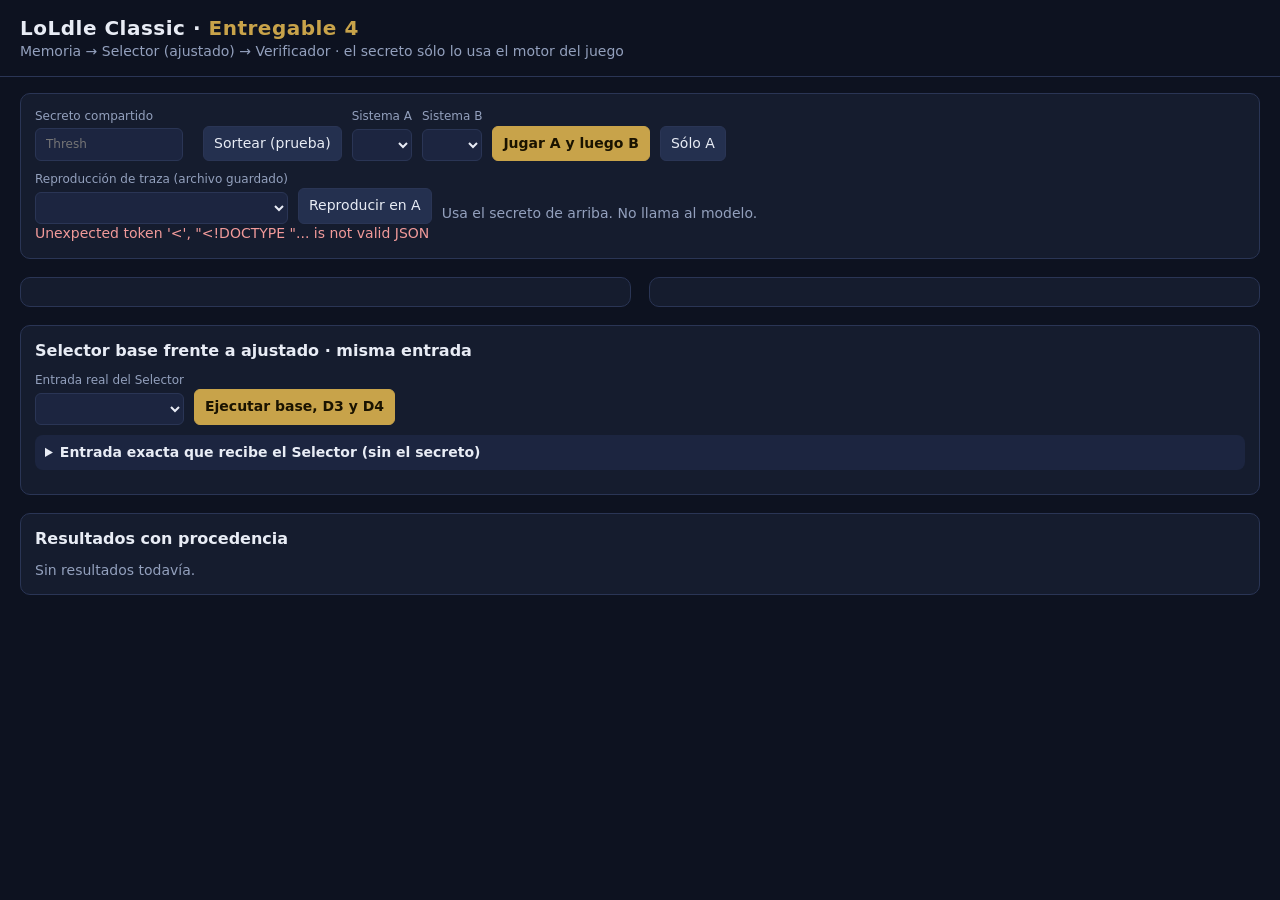
==== agents_d4/index.html @ 6d366dfc "Add Entregable 4: Selector fine-tune, evaluation and demo - agents_d4/: per-adapter routing, Selecto" ====
<!doctype html>
<html lang="es">
<head>
<meta charset="utf-8">
<meta name="viewport" content="width=device-width, initial-scale=1">
<title>LoLdle D4 · Selector ajustado</title>
<style>
:root{--bg:#0d1220;--panel:#151c2e;--panel2:#1c2540;--line:#2a3555;--text:#e8ecf5;--muted:#93a0bd;--green:#1f9d55;--partial:#d68a00;--wrong:#b83232;--accent:#c8a34a;--agent:#3b82f6}
*{box-sizing:border-box}body{margin:0;background:var(--bg);color:var(--text);font:14px/1.4 system-ui,-apple-system,Segoe UI,Roboto,sans-serif}
header{padding:14px 20px;border-bottom:1px solid var(--line);display:flex;flex-wrap:wrap;gap:12px;align-items:baseline;justify-content:space-between}
h1{margin:0;font-size:20px;letter-spacing:.5px}h1 b{color:var(--accent)}h2{font-size:16px;margin:0 0 10px}
.muted{color:var(--muted)}main{padding:16px 20px;display:grid;gap:18px;max-width:1500px;margin:auto}
section{background:var(--panel);border:1px solid var(--line);border-radius:10px;padding:14px}
.controls{display:flex;flex-wrap:wrap;gap:10px;align-items:end}.controls label{display:grid;gap:4px;font-size:12px;color:var(--muted)}
input,select,button{font:inherit;color:var(--text);background:var(--panel2);border:1px solid var(--line);border-radius:6px;padding:7px 10px}
button{cursor:pointer;background:#24304f}button.primary{background:var(--accent);color:#1a1300;border-color:var(--accent);font-weight:600}button:disabled{opacity:.45;cursor:default}
.badge{display:inline-block;padding:2px 8px;border-radius:99px;font-size:11px;font-weight:600;letter-spacing:.3px}
.live{background:#123d27;color:#7ee2a8}.replay{background:#3d3212;color:#f0c96a}.na{background:#3d1717;color:#f19a9a}
.boards{display:grid;grid-template-columns:repeat(auto-fit,minmax(560px,1fr));gap:18px}
.boardhead{display:flex;justify-content:space-between;gap:8px;align-items:center;margin-bottom:8px}
.stats{display:grid;grid-template-columns:repeat(5,1fr);gap:6px;margin-bottom:10px}.stat{background:var(--panel2);border-radius:6px;padding:6px 8px}.stat b{display:block;font-size:16px}.stat span{font-size:11px;color:var(--muted)}
.board{width:100%;border-collapse:separate;border-spacing:4px;table-layout:fixed}.board th{font-size:11px;color:var(--muted);font-weight:600;padding:0 2px;border-bottom:2px solid var(--line)}
.board td{height:58px;border-radius:4px;text-align:center;font-size:11px;font-weight:600;padding:3px;border:1px solid rgba(0,0,0,.35);word-break:break-word;animation:flip .45s ease both}
.board td.name{background:#26304d;font-size:12px}.g{background:var(--green)}.y{background:var(--partial)}.r{background:var(--wrong)}
.arrow{font-size:20px;line-height:1;display:block}
@keyframes flip{from{transform:rotateX(90deg);opacity:0}to{transform:none;opacity:1}}
details{margin-top:10px;background:var(--panel2);border-radius:8px;padding:8px 10px}summary{cursor:pointer;font-weight:600}
.graph{display:flex;flex-wrap:wrap;gap:6px;align-items:center;margin:8px 0}.node{padding:4px 10px;border-radius:99px;border:1px solid var(--line);font-size:12px}.node.on{background:var(--agent);border-color:var(--agent);color:#fff;box-shadow:0 0 10px var(--agent)}
.log{max-height:300px;overflow:auto;font:12px/1.35 ui-monospace,SFMono-Regular,Menlo,monospace;display:grid;gap:4px}
.msg{padding:4px 6px;border-left:3px solid var(--line);background:rgba(255,255,255,.02);white-space:pre-wrap;word-break:break-word}
.msg.memory{border-color:#a78bfa}.msg.selector{border-color:#38bdf8}.msg.verifier{border-color:#f59e0b}.msg.game{border-color:#22c55e}.msg.err{border-color:#ef4444}
.sel{display:grid;grid-template-columns:repeat(auto-fit,minmax(300px,1fr));gap:12px;margin-top:10px}.selcol{background:var(--panel2);border-radius:8px;padding:8px}
.vrow{display:flex;justify-content:space-between;gap:6px;font:12px ui-monospace,Menlo,monospace;padding:2px 4px;border-radius:3px}.vrow.bad{background:rgba(184,50,50,.35)}.vrow.tgt{outline:1px solid var(--accent)}
table.res{width:100%;border-collapse:collapse;font-size:13px}table.res th,table.res td{padding:5px 8px;border-bottom:1px solid var(--line);text-align:left}table.res td.n{text-align:right;font-variant-numeric:tabular-nums}
pre.input{max-height:180px;overflow:auto;background:#0a0f1c;padding:8px;border-radius:6px;font-size:11px;white-space:pre-wrap}
.err{color:#f19a9a}
@media (max-width:640px){main{padding:10px}.boards{grid-template-columns:1fr}.stats{grid-template-columns:repeat(3,1fr)}.board td{height:44px;font-size:9px}}
</style>
</head>
<body>
<header>
  <div><h1>LoLdle Classic · <b>Entregable 4</b></h1><div class="muted">Memoria → Selector (ajustado) → Verificador · el secreto sólo lo usa el motor del juego</div></div>
  <div class="muted" id="model"></div>
</header>
<main>
<section>
  <div class="controls">
    <label>Secreto compartido<input id="target" list="names" placeholder="Thresh" size="16"></label>
    <datalist id="names"></datalist>
    <span id="part" class="muted"></span>
    <button id="draw">Sortear (prueba)</button>
    <label>Sistema A<select id="sysA"></select></label>
    <label>Sistema B<select id="sysB"></select></label>
    <button id="play" class="primary">Jugar A y luego B</button>
    <button id="playA">Sólo A</button>
  </div>
  <div class="controls" style="margin-top:10px">
    <label>Reproducción de traza (archivo guardado)<select id="traceFile" style="max-width:420px"></select></label>
    <button id="replay">Reproducir en A</button>
    <span class="muted">Usa el secreto de arriba. No llama al modelo.</span>
  </div>
  <div class="err" id="error"></div>
</section>
<div class="boards">
  <section id="A"></section>
  <section id="B"></section>
</div>
<section>
  <h2>Selector base frente a ajustado · misma entrada</h2>
  <div class="controls">
    <label>Entrada real del Selector<select id="case" style="max-width:520px"></select></label>
    <button id="selAll" class="primary">Ejecutar base, D3 y D4</button>
  </div>
  <details><summary>Entrada exacta que recibe el Selector (sin el secreto)</summary><pre class="input" id="caseInput"></pre></details>
  <div class="sel" id="selOut"></div>
</section>
<section>
  <h2>Resultados con procedencia</h2>
  <div id="results" class="muted">Sin resultados todavía.</div>
</section>
</main>
<script>
const $=s=>document.querySelector(s);let config,busy=false;
const FIELDS=[["gender","Género"],["positions","Posiciones"],["species","Especie"],["resource","Recurso"],["range_type","Rango"],["regions","Regiones"],["release_year","Año"]];
const MODE={live:["En vivo","live"],replay:["Reproducción de traza","replay"],unavailable:["No disponible","na"]};
function panel(id){const el=$('#'+id);el.innerHTML=`<div class="boardhead"><h2 class="title">—</h2><span class="badge mode"></span></div>
<div class="stats"><div class="stat"><b class="solved">—</b><span>Acierto</span></div><div class="stat"><b class="att">0</b><span>Intentos</span></div><div class="stat"><b class="calls">0</b><span>Llamadas</span></div><div class="stat"><b class="time">0 s</b><span>Tiempo</span></div><div class="stat"><b class="stop">—</b><span>Parada</span></div></div>
<table class="board"><thead><tr><th>Campeón</th>${FIELDS.map(f=>`<th>${f[1]}</th>`).join('')}</tr></thead><tbody></tbody></table>
<details open><summary>Agentes · mensajes y decisiones</summary><div class="graph"><span class="node" data-a="memory">Memoria</span>→<span class="node" data-a="selector">Selector</span>→<span class="node" data-a="controller">Controlador</span>→<span class="node" data-a="verifier">Verificador</span>→<span class="node" data-a="game">Juego</span></div><div class="log"></div></details>`;
el.state={calls:0,t0:performance.now(),timer:null};return el}
function setMode(el,label,mode){el.querySelector('.title').textContent=label;const m=MODE[mode]||MODE.unavailable;const b=el.querySelector('.mode');b.textContent=m[0];b.className='badge mode '+m[1]}
function fmt(v){return Array.isArray(v)?v.join(', '):String(v)}
function addRow(el,ev){const c=config.roster[ev.guess];const tr=document.createElement('tr');let td=document.createElement('td');td.className='name';td.textContent=ev.guess||'(inválido)';tr.append(td);
 for(const[f]of FIELDS){td=document.createElement('td');const fb=ev.feedback?.[f];if(!c||!fb){td.textContent='—';tr.append(td);continue}
  if(f==='release_year'){td.className=fb==='green'?'g':'r';td.innerHTML=(fb==='higher'?'<span class="arrow">↑</span>':fb==='lower'?'<span class="arrow">↓</span>':'')+c.release_year}
  else{td.className=fb==='green'?'g':fb==='yellow'?'y':'r';td.textContent=fmt(c[f])}
  td.style.animationDelay=(FIELDS.findIndex(x=>x[0]===f)*0.12)+'s';tr.append(td)}
 el.querySelector('tbody').append(tr);el.querySelector('.att').textContent=el.querySelectorAll('tbody tr').length;if(ev.solved)el.querySelector('.solved').textContent='Sí'}
function log(el,cls,text){const d=document.createElement('div');d.className='msg '+cls;d.textContent=text;const l=el.querySelector('.log');l.append(d);l.scrollTop=l.scrollHeight}
function active(el,a){el.querySelectorAll('.node').forEach(n=>n.classList.toggle('on',n.dataset.a===a))}
function short(s,n=420){s=typeof s==='string'?s:JSON.stringify(s);return s.length>n?s.slice(0,n)+' …':s}
function receive(el,e){const s=el.state;
 if(e.kind==='model_call'){s.calls++;el.querySelector('.calls').textContent=s.calls;const a=['memory','selector','verifier'].includes(e.agent)?e.agent:'selector';active(el,a);
   const last=e.messages?.[e.messages.length-1];let txt=last?.content||'';try{const j=JSON.parse(txt);if(j.page)txt=`página ${j.page} · excluidos ${j.excluded?.length||0} · estado ${JSON.stringify(j.memory)}`;}catch{}log(el,a,`→ ${e.agent} (#${e.call||s.calls}): ${short(txt,300)}`)}
 else if(e.kind==='model_output'){const a=['memory','selector','verifier'].includes(e.agent)?e.agent:'selector';log(el,a,`← ${e.agent}: ${short(e.content)}`)}
 else if(e.kind==='decision'){const d=e.decision||{};if(e.agent==='selector')log(el,'selector',`✓ Selector página ${d.page}: ${d.candidates?.length?d.candidates.join(', '):'ninguno'}`);else if(e.agent==='verifier')log(el,'verifier',`✓ Verificador: ${d.action}${d.reason?' · '+d.reason:''}`)}
 else if(e.kind==='handoff'){active(el,e.destination==='verifier'?'controller':e.destination);log(el,'game',`⇢ ${e.source} → ${e.destination}${e.candidate?' · candidato '+e.candidate:''}${e.reason?' · '+short(e.reason,160):''}`)}
 else if(e.kind==='search_retry')log(el,'selector',`↻ búsqueda vacía: nueva pasada ${e.round}`)
 else if(e.kind==='protocol_error')log(el,'err',`! ${e.agent}: ${short((e.errors||[]).join('; '),200)}`)
 else if(e.kind==='approved'){active(el,'game');log(el,'verifier',`✔ aprobado: ${e.candidate}`)}
 else if(e.kind==='game_feedback'){active(el,'game');addRow(el,e.event);log(el,'game',`■ Juego: ${e.event.guess} ${e.event.solved?'¡acierto!':''}`)}
 else if(e.kind==='stop'){el.querySelector('.stop').textContent=e.reason;log(el,'err',`■ parada: ${e.reason}`)}
 else if(e.kind==='finished'){const r=e.record;el.querySelector('.solved').textContent=r.solved?'Sí':'No';el.querySelector('.att').textContent=r.attempts_used;el.querySelector('.stop').textContent=r.stop_reason||(r.solved?'acierto':'10 jugadas');if(e.calls)el.querySelector('.calls').textContent=e.calls;if(r.wall_seconds)el.querySelector('.time').textContent=r.wall_seconds.toFixed(1)+' s';if(e.saved)log(el,'game',`guardado en ${e.saved}`);active(el,'')}
 else if(e.kind==='error'){$('#error').textContent=e.error;log(el,'err',e.error)}}
function tick(el){el.state.timer=setInterval(()=>{el.querySelector('.time').textContent=((performance.now()-el.state.t0)/1000).toFixed(0)+' s'},500)}
function play(id,system,target){return new Promise((ok,fail)=>{const el=panel(id);const info=config.systems[system];setMode(el,info.label,info.mode);if(info.mode!=='live'){log(el,'err','No disponible: '+info.why);return ok()}
 tick(el);const es=new EventSource(`/api/play?system=${encodeURIComponent(system)}&target=${encodeURIComponent(target)}`);
 es.onmessage=m=>{const e=JSON.parse(m.data);receive(el,e);if(e.kind==='finished'||e.kind==='error'){es.close();clearInterval(el.state.timer);ok()}};
 es.onerror=()=>{es.close();clearInterval(el.state.timer);fail(Error('Conexión interrumpida (¿otra ejecución en curso?)'))}})}
async function replay(){const file=$('#traceFile').value,target=$('#target').value;const data=await fetch(`/api/trace?file=${encodeURIComponent(file)}&target=${encodeURIComponent(target)}`).then(r=>r.json());if(data.error)throw Error(data.error);
 const el=panel('A');setMode(el,'Traza guardada · '+data.label+' · '+file.split('/').slice(-2).join('/'),'replay');const r=data.record;
 if(r.agent_trace?.length){for(const e of r.agent_trace){receive(el,e);await new Promise(ok=>setTimeout(ok,e.kind==='model_call'?120:25))}}else for(const ev of r.trace){receive(el,{kind:'game_feedback',event:ev});await new Promise(ok=>setTimeout(ok,300))}
 receive(el,{kind:'finished',record:r,calls:(r.agent_trace||[]).filter(e=>e.kind==='model_call').length||r.trace.length})}
function partition(){const t=$('#target').value,s=config.split;$('#part').textContent=s.test.includes(t)?'prueba':s.valid.includes(t)?'validación':s.train.includes(t)?'entrenamiento':''}
async function guard(fn){if(busy)return;busy=true;document.querySelectorAll('button').forEach(b=>b.disabled=true);$('#error').textContent='';try{await fn()}catch(e){$('#error').textContent=e.message}finally{busy=false;document.querySelectorAll('button').forEach(b=>b.disabled=false)}}
async function selector(w){const c=$('#case').value;const col=document.createElement('div');col.className='selcol';col.innerHTML=`<b>${{base:'Ministral base (sin adaptador)',d3:'D3 · d3_paginas_cot3',d4:'D4 · d4_selector'}[w]}</b> <span class="muted">ejecutando…</span>`;$('#selOut').append(col);
 const r=await fetch(`/api/selector?case=${encodeURIComponent(c)}&weights=${w}`).then(x=>x.json());if(r.error){col.innerHTML+=`<div class="err">${r.error}</div>`;return}
 const s=r.score,cs=config.cases.find(x=>x.id===c);col.querySelector('.muted').textContent=`${r.latency_s.toFixed(1)} s`;
 let html=`<div class="muted" style="margin:4px 0">Conserva ${s.true_pos}/${s.fits} compatibles · lista ${s.listed} · ${s.protocol_error?'fuera de protocolo':'protocolo ok'} · secreto ${s.target_on_page?(s.target_dropped?'<b class="err">descartado</b>':'conservado'):'no está en la página'}</div>`;
 for(const[n,t]of Object.entries(r.truth)){const v=r.verdicts[n]||'(sin veredicto)';const listed=r.candidates.includes(n);const bad=(t==='ok')!==listed;html+=`<div class="vrow ${bad?'bad':''} ${n===cs.target?'tgt':''}"><span>${n}</span><span>modelo: ${v}${listed?' ✓':''}</span><span class="muted">reglas: ${t}</span></div>`}
 col.innerHTML+=html}
function showCase(){const c=config.cases.find(x=>x.id===$('#case').value);$('#caseInput').textContent=c?JSON.stringify(c.payload,null,1):'';$('#selOut').innerHTML=''}
async function results(){const d=await fetch('/api/results').then(r=>r.json());if(!d.reproduced)return;const L={"base/direct":"D1 · prompting directo","lora/d2_lora":"D2 · LoRA sin agentes","paginas/full":"D3 · tres agentes","d3/full":"D3 · tres agentes","d4/full":"D4 · Selector ajustado","none/algorithmic":"Control · filtro por reglas"};
 let h='<table class="res"><tr><th>Sistema</th><th>Procedencia</th><th>Resueltas</th><th>Intentos incompatibles</th><th>Paros</th><th>Llamadas/partida</th></tr>';
 for(const[k,lab]of Object.entries(L)){for(const[o,row]of[['histórico · results/d3/raw',d.historical?.[k]],['reproducido · '+d.run_id,d.reproduced?.[k]]]){if(!row)continue;h+=`<tr><td>${lab}</td><td>${o}</td><td class="n">${row.solved}/${row.games}</td><td class="n">${row.strict_violation_rate==null?'—':(100*row.strict_violation_rate).toFixed(1)+'%'}</td><td class="n">${row.stopped_games}</td><td class="n">${row.calls_per_game.toFixed(1)}</td></tr>`}}
 $('#results').innerHTML=h+'</table>'}
(async()=>{config=await fetch('/api/config').then(r=>r.json());$('#model').textContent=config.model;
 for(const n of config.names){const o=document.createElement('option');o.value=n;$('#names').append(o)}
 for(const[k,v]of Object.entries(config.systems))for(const id of['#sysA','#sysB']){const o=document.createElement('option');o.value=k;o.textContent=`${v.label} · ${MODE[v.mode][0]}`;$(id).append(o)}
 $('#sysA').value='d3';$('#sysB').value='d4';for(const f of config.traces){const o=document.createElement('option');o.value=f;o.textContent=f;$('#traceFile').append(o)}
 for(const c of config.cases){const o=document.createElement('option');o.value=c.id;o.textContent=c.label;$('#case').append(o)}
 const q=new URLSearchParams(location.search);$('#target').value=q.get('target')||'Thresh';const pick=(sel,v)=>{if([...$(sel).options].some(o=>o.value===v))$(sel).value=v};pick('#traceFile','results/d4/runs/test_v1/test_d4.json.gz');pick('#case',q.get('case')||'ashe-t4-p1');partition();showCase();panel('A');panel('B');results()})().catch(e=>$('#error').textContent=e.message);
$('#target').oninput=partition;$('#case').onchange=showCase;
$('#draw').onclick=()=>{const t=config.split.test;$('#target').value=t[Math.floor(Math.random()*t.length)];partition()};
$('#play').onclick=()=>guard(async()=>{const t=$('#target').value;await play('A',$('#sysA').value,t);await play('B',$('#sysB').value,t)});
$('#playA').onclick=()=>guard(()=>play('A',$('#sysA').value,$('#target').value));
$('#replay').onclick=()=>guard(replay);
$('#selAll').onclick=()=>guard(async()=>{$('#selOut').innerHTML='';for(const w of['base','d3','d4'])await selector(w)});
</script>
</body>
</html>
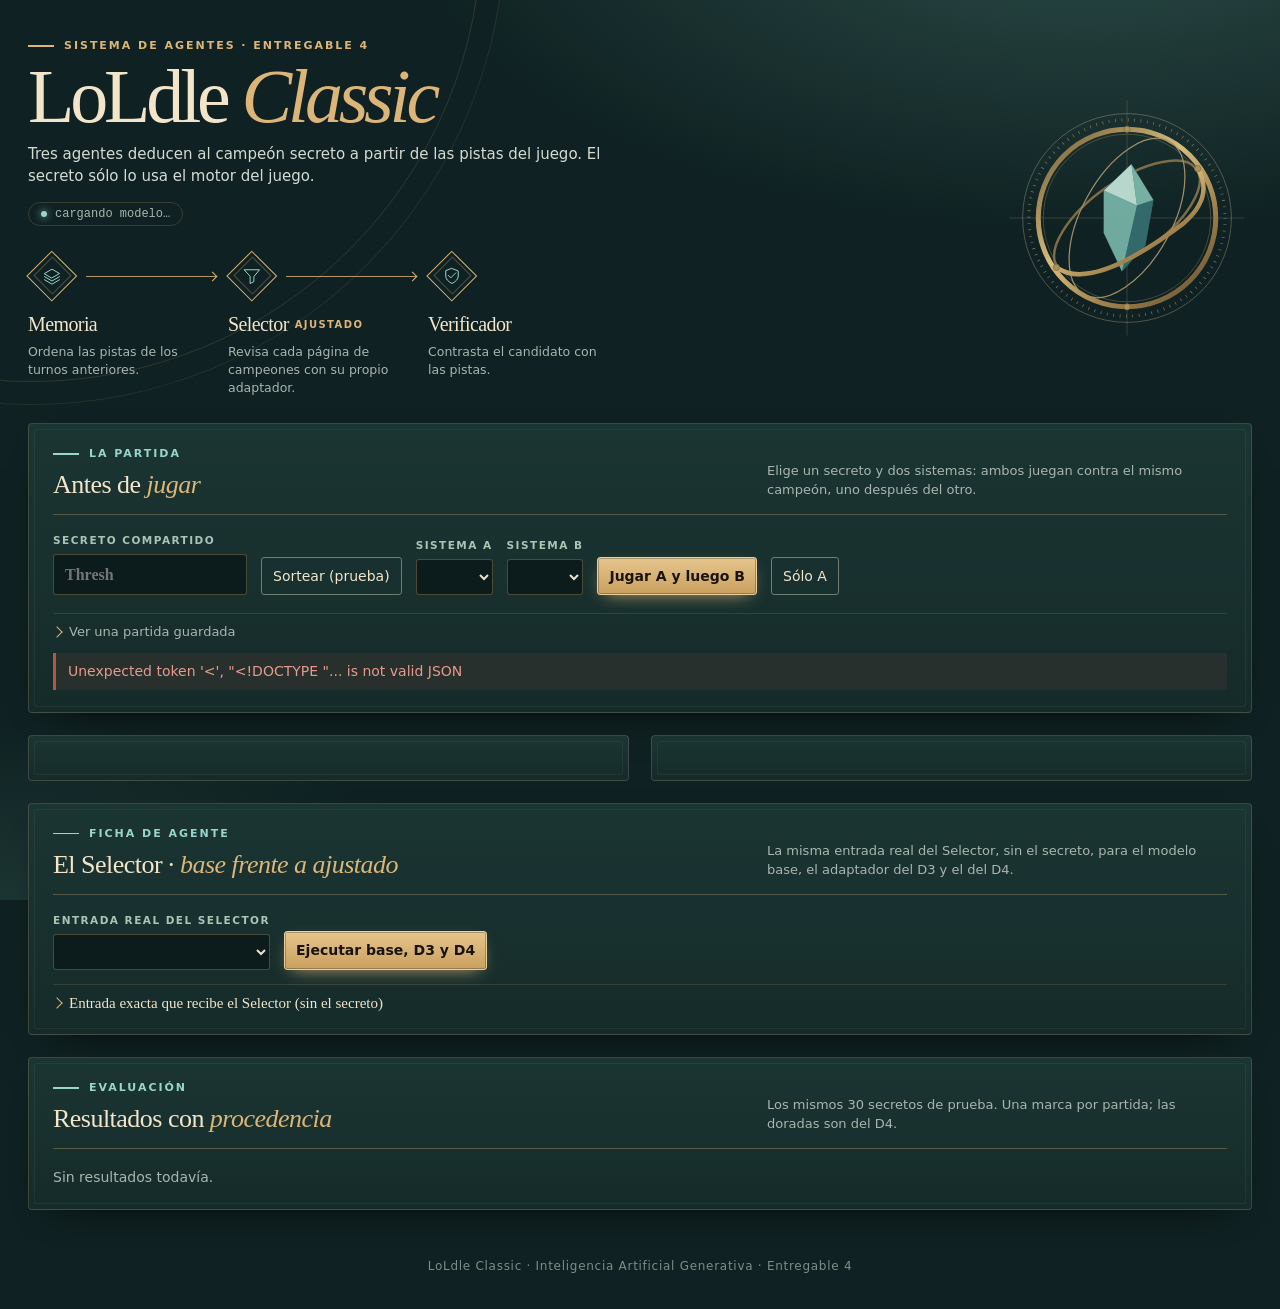
==== commit d12ee793: "Restyle the D4 interface and re-record the Entregable 4 video The demo page (agents_d4/index.html) t" ====
--- a/agents_d4/index.html
+++ b/agents_d4/index.html
@@ -5,68 +5,196 @@
 <meta name="viewport" content="width=device-width, initial-scale=1">
 <title>LoLdle D4 · Selector ajustado</title>
 <style>
-:root{--bg:#0d1220;--panel:#151c2e;--panel2:#1c2540;--line:#2a3555;--text:#e8ecf5;--muted:#93a0bd;--green:#1f9d55;--partial:#d68a00;--wrong:#b83232;--accent:#c8a34a;--agent:#3b82f6}
-*{box-sizing:border-box}body{margin:0;background:var(--bg);color:var(--text);font:14px/1.4 system-ui,-apple-system,Segoe UI,Roboto,sans-serif}
-header{padding:14px 20px;border-bottom:1px solid var(--line);display:flex;flex-wrap:wrap;gap:12px;align-items:baseline;justify-content:space-between}
-h1{margin:0;font-size:20px;letter-spacing:.5px}h1 b{color:var(--accent)}h2{font-size:16px;margin:0 0 10px}
-.muted{color:var(--muted)}main{padding:16px 20px;display:grid;gap:18px;max-width:1500px;margin:auto}
-section{background:var(--panel);border:1px solid var(--line);border-radius:10px;padding:14px}
-.controls{display:flex;flex-wrap:wrap;gap:10px;align-items:end}.controls label{display:grid;gap:4px;font-size:12px;color:var(--muted)}
-input,select,button{font:inherit;color:var(--text);background:var(--panel2);border:1px solid var(--line);border-radius:6px;padding:7px 10px}
-button{cursor:pointer;background:#24304f}button.primary{background:var(--accent);color:#1a1300;border-color:var(--accent);font-weight:600}button:disabled{opacity:.45;cursor:default}
-.badge{display:inline-block;padding:2px 8px;border-radius:99px;font-size:11px;font-weight:600;letter-spacing:.3px}
-.live{background:#123d27;color:#7ee2a8}.replay{background:#3d3212;color:#f0c96a}.na{background:#3d1717;color:#f19a9a}
-.boards{display:grid;grid-template-columns:repeat(auto-fit,minmax(560px,1fr));gap:18px}
-.boardhead{display:flex;justify-content:space-between;gap:8px;align-items:center;margin-bottom:8px}
-.stats{display:grid;grid-template-columns:repeat(5,1fr);gap:6px;margin-bottom:10px}.stat{background:var(--panel2);border-radius:6px;padding:6px 8px}.stat b{display:block;font-size:16px}.stat span{font-size:11px;color:var(--muted)}
-.board{width:100%;border-collapse:separate;border-spacing:4px;table-layout:fixed}.board th{font-size:11px;color:var(--muted);font-weight:600;padding:0 2px;border-bottom:2px solid var(--line)}
-.board td{height:58px;border-radius:4px;text-align:center;font-size:11px;font-weight:600;padding:3px;border:1px solid rgba(0,0,0,.35);word-break:break-word;animation:flip .45s ease both}
-.board td.name{background:#26304d;font-size:12px}.g{background:var(--green)}.y{background:var(--partial)}.r{background:var(--wrong)}
+/* Paleta y tipografía tomadas del boceto de presentación (latón, pátina y papel sobre verde petróleo). */
+:root{color-scheme:dark;
+ --deep:#0f2122;--ink:#162c2c;--panel:#1a3331;--panel2:#132726;--well:#0c1b1b;
+ --paper:#f2e5ca;--text:#e9e2cf;--muted:#a9b6ad;--faint:#7e8d85;
+ --gold:#dcb578;--gold-soft:#dcb57833;--gold-line:#dcb5784d;--cyan:#99d5ca;--patina:#a9c6b5;--rust:#b0574a;
+ --g:#3f8a64;--y:#c99a3c;--r:#8e3c33;--name:#213d3a;
+ --display:Georgia,'Iowan Old Style','Times New Roman',serif;--body:'Avenir Next','Segoe UI',system-ui,-apple-system,sans-serif;
+ --mono:ui-monospace,SFMono-Regular,Menlo,monospace}
+*{box-sizing:border-box}
+html{background:var(--deep)}
+body{margin:0;min-height:100dvh;color:var(--text);font:14px/1.45 var(--body);
+ background:radial-gradient(ellipse 90% 60% at 85% -10%,#2b4b47 0%,transparent 60%),radial-gradient(ellipse 70% 50% at 0% 110%,#233f3c 0%,transparent 60%),var(--deep);background-attachment:fixed}
+body:before{content:"";position:fixed;width:900px;height:900px;left:-420px;top:-520px;border:1px solid #dcb57824;border-radius:50%;box-shadow:0 0 0 22px var(--deep),0 0 0 23px #dcb5781c;pointer-events:none;z-index:0}
+h1,h2,h3{margin:0;font-family:var(--display);font-weight:400;color:var(--paper)}
+h2{font-size:26px;letter-spacing:-.02em;line-height:1.15}h2 em,h1 em{color:var(--gold)}
+.muted{color:var(--muted)}.err{color:#e79a8c}
+.folio{display:flex;align-items:center;gap:10px;text-transform:uppercase;font-size:11px;font-weight:650;letter-spacing:.18em;color:var(--cyan);margin-bottom:8px}
+.folio:before{content:"";width:26px;height:1.5px;background:currentColor}
+
+/* Encabezado */
+header{position:relative;z-index:1;max-width:1500px;margin:auto;padding:38px 28px 26px;display:grid;grid-template-columns:minmax(0,1fr) auto;gap:28px;align-items:center}
+header .folio{color:var(--gold)}
+h1{font-size:clamp(44px,6.4vw,76px);line-height:.9;letter-spacing:-.055em}
+.lede{margin:14px 0 0;max-width:620px;font-size:15px;color:#d4dcd2}
+.model{margin-top:14px;display:inline-flex;gap:8px;align-items:center;font:12px var(--mono);color:var(--muted);border:1px solid var(--gold-soft);border-radius:99px;padding:4px 12px}
+.model:before{content:"";width:6px;height:6px;border-radius:50%;background:var(--cyan);box-shadow:0 0 8px var(--cyan)}
+.pipeline{list-style:none;margin:26px 0 0;padding:0;display:flex;flex-wrap:wrap;gap:0}
+.pipeline li{position:relative;width:200px;padding-right:26px}
+.pipeline li:not(:last-child):before{content:"";position:absolute;height:1px;background:var(--gold);left:58px;right:12px;top:24px;opacity:.8}
+.pipeline li:not(:last-child):after{content:"";position:absolute;right:12px;top:21px;width:6px;height:6px;border-top:1px solid var(--gold);border-right:1px solid var(--gold);transform:rotate(45deg)}
+.seal{width:48px;height:48px;display:grid;place-items:center;position:relative;color:var(--cyan);margin-bottom:10px}
+.seal:before,.seal:after{content:"";position:absolute;inset:13%;border:1px solid var(--gold);transform:rotate(45deg)}.seal:after{inset:22%;border-color:#dcb57855}
+.seal svg{width:20px;height:20px;fill:none;stroke:currentColor;stroke-width:1.6;stroke-linejoin:round;stroke-linecap:round}
+.pipeline h3{font-size:20px;letter-spacing:-.03em}.pipeline h3 small{font:600 10px var(--body);letter-spacing:.14em;text-transform:uppercase;color:var(--gold);margin-left:6px;vertical-align:3px}
+.pipeline p{margin:4px 0 0;font-size:12.5px;color:var(--muted);max-width:170px}
+.instrument{width:250px;height:250px;opacity:.95}
+
+/* Secciones */
+main{position:relative;z-index:1;padding:0 28px 48px;display:grid;grid-template-columns:minmax(0,1fr);gap:22px;max-width:1500px;margin:auto}
+select{max-width:100%}.controls label{min-width:0;max-width:100%}
+section{position:relative;background:linear-gradient(180deg,#1b3533,#152b2a);border:1px solid var(--gold-soft);border-radius:4px;padding:22px 24px;box-shadow:0 18px 40px -28px #000}
+section:after{content:"";position:absolute;inset:5px;border:1px solid #dcb57812;border-radius:2px;pointer-events:none}
+.sechead{display:flex;flex-wrap:wrap;align-items:end;justify-content:space-between;gap:10px;margin-bottom:18px;padding-bottom:14px;border-bottom:1px solid var(--gold-line)}
+.sechead p{margin:0;color:var(--muted);font-size:13px;max-width:460px}
+
+/* Controles */
+.controls{display:flex;flex-wrap:wrap;gap:14px;align-items:end}
+.controls+.controls{margin-top:16px;padding-top:16px;border-top:1px dashed #dcb57826}
+.controls label{display:grid;gap:6px;font-size:10.5px;font-weight:650;letter-spacing:.14em;text-transform:uppercase;color:var(--patina)}
+.hint{font-size:12px;color:var(--faint);align-self:center}
+.replaybox{margin-top:18px}.replaybox summary{font:13px var(--body);color:var(--muted)}.replaybox .controls{margin-top:12px}
+input,select,button{font:inherit;font-size:14px;color:var(--text);background:var(--well);border:1px solid var(--gold-line);border-radius:3px;padding:8px 11px;letter-spacing:0;text-transform:none}
+input{font-family:var(--display);font-size:16px;color:var(--paper)}
+input:focus-visible,select:focus-visible,button:focus-visible,summary:focus-visible{outline:2px solid var(--cyan);outline-offset:2px}
+button{cursor:pointer;background:transparent;border-color:#6f7d74;color:var(--paper);transition:border-color .15s,background .15s,color .15s}
+button:hover:not(:disabled){border-color:var(--gold);color:var(--gold)}
+button.primary{background:linear-gradient(180deg,#e6c58c,#c9a05f);color:#1a1408;border-color:#e9cf9e;font-weight:650;box-shadow:0 0 0 1px #00000040 inset,0 6px 18px -8px #dcb578}
+button.primary:hover:not(:disabled){background:linear-gradient(180deg,#f0d29c,#d4ab69);color:#1a1408}
+button:disabled{opacity:.4;cursor:default}
+.tag{display:inline-block;padding:2px 9px;border:1px solid var(--gold-line);border-radius:99px;font-size:11px;font-weight:650;letter-spacing:.08em;text-transform:uppercase;color:var(--gold);align-self:center}
+.tag:empty{display:none}
+#error:not(:empty){margin-top:14px;padding:8px 12px;border-left:3px solid var(--rust);background:#9b473b22}
+
+/* Tableros */
+.boards{display:grid;grid-template-columns:repeat(auto-fit,minmax(min(560px,100%),1fr));gap:22px}
+.boardhead{display:flex;justify-content:space-between;gap:10px;align-items:flex-start;margin-bottom:14px}
+.boardhead h2{font-size:22px}
+.badge{display:inline-block;white-space:nowrap;padding:3px 10px;border-radius:99px;font-size:10.5px;font-weight:650;letter-spacing:.12em;text-transform:uppercase;border:1px solid}
+.badge:empty{display:none}
+.live{color:var(--cyan);border-color:#99d5ca80;background:#99d5ca14}.live:before{content:"● ";color:var(--cyan)}
+.replay{color:var(--gold);border-color:#dcb57880;background:#dcb57814}.na{color:#e79a8c;border-color:#b0574a99;background:#9b473b1f}
+.stats{display:grid;grid-template-columns:repeat(5,1fr);border-top:1px solid var(--gold-line);border-bottom:1px solid var(--gold-line);margin-bottom:14px}
+.stat{padding:9px 12px}.stat+.stat{border-left:1px solid #dcb57826}
+.stat b{display:block;font:400 24px/1.1 var(--display);color:var(--paper);font-variant-numeric:tabular-nums;white-space:nowrap;overflow:hidden;text-overflow:ellipsis}
+.stat span{font-size:10px;font-weight:650;letter-spacing:.14em;text-transform:uppercase;color:var(--faint)}
+.stat.win b{color:var(--gold)}
+.board{width:100%;border-collapse:separate;border-spacing:4px;table-layout:fixed;margin:0 -4px}
+.board th{font-size:9.5px;font-weight:650;letter-spacing:.12em;text-transform:uppercase;color:var(--patina);padding:0 2px 6px;border-bottom:1px solid var(--gold)}
+.board td{height:60px;border-radius:3px;text-align:center;font-size:11px;font-weight:650;padding:3px;word-break:break-word;color:#fbf6ea;box-shadow:inset 0 1px 0 #ffffff22,inset 0 -2px 0 #00000033;animation:flip .45s ease both}
+.board td.name{background:var(--name);border:1px solid var(--gold-line);box-shadow:none;font:13px/1.15 var(--display);color:var(--paper)}
+.g{background:linear-gradient(180deg,#4a9a71,var(--g))}.y{background:linear-gradient(180deg,#d6aa4f,var(--y));color:#1e1607!important}.r{background:linear-gradient(180deg,#9b4a40,var(--r))}
 .arrow{font-size:20px;line-height:1;display:block}
+.board tbody:empty:after{content:"El tablero se llena al ritmo del motor del juego.";display:block;padding:18px 4px;color:var(--faint);font:italic 14px var(--display)}
 @keyframes flip{from{transform:rotateX(90deg);opacity:0}to{transform:none;opacity:1}}
-details{margin-top:10px;background:var(--panel2);border-radius:8px;padding:8px 10px}summary{cursor:pointer;font-weight:600}
-.graph{display:flex;flex-wrap:wrap;gap:6px;align-items:center;margin:8px 0}.node{padding:4px 10px;border-radius:99px;border:1px solid var(--line);font-size:12px}.node.on{background:var(--agent);border-color:var(--agent);color:#fff;box-shadow:0 0 10px var(--agent)}
-.log{max-height:300px;overflow:auto;font:12px/1.35 ui-monospace,SFMono-Regular,Menlo,monospace;display:grid;gap:4px}
-.msg{padding:4px 6px;border-left:3px solid var(--line);background:rgba(255,255,255,.02);white-space:pre-wrap;word-break:break-word}
-.msg.memory{border-color:#a78bfa}.msg.selector{border-color:#38bdf8}.msg.verifier{border-color:#f59e0b}.msg.game{border-color:#22c55e}.msg.err{border-color:#ef4444}
-.sel{display:grid;grid-template-columns:repeat(auto-fit,minmax(300px,1fr));gap:12px;margin-top:10px}.selcol{background:var(--panel2);border-radius:8px;padding:8px}
-.vrow{display:flex;justify-content:space-between;gap:6px;font:12px ui-monospace,Menlo,monospace;padding:2px 4px;border-radius:3px}.vrow.bad{background:rgba(184,50,50,.35)}.vrow.tgt{outline:1px solid var(--accent)}
-table.res{width:100%;border-collapse:collapse;font-size:13px}table.res th,table.res td{padding:5px 8px;border-bottom:1px solid var(--line);text-align:left}table.res td.n{text-align:right;font-variant-numeric:tabular-nums}
-pre.input{max-height:180px;overflow:auto;background:#0a0f1c;padding:8px;border-radius:6px;font-size:11px;white-space:pre-wrap}
-.err{color:#f19a9a}
-@media (max-width:640px){main{padding:10px}.boards{grid-template-columns:1fr}.stats{grid-template-columns:repeat(3,1fr)}.board td{height:44px;font-size:9px}}
+
+details{margin-top:14px;border-top:1px solid #dcb57826;padding-top:10px}
+summary{cursor:pointer;font:15px var(--display);color:var(--paper);list-style:none;display:flex;align-items:center;gap:8px}
+summary::-webkit-details-marker{display:none}
+summary:before{content:"";width:7px;height:7px;border-right:1.5px solid var(--gold);border-bottom:1.5px solid var(--gold);transform:rotate(-45deg);transition:transform .15s}
+details[open]>summary:before{transform:rotate(45deg)}
+.graph{display:flex;flex-wrap:wrap;gap:6px 4px;align-items:center;margin:12px 0;color:var(--gold);font-size:12px}
+.node{display:inline-flex;align-items:center;gap:7px;padding:4px 11px 4px 9px;border-radius:99px;border:1px solid var(--gold-line);font-size:12px;color:var(--text);transition:all .2s}
+.node:before{content:"";width:6px;height:6px;border:1px solid var(--gold);transform:rotate(45deg)}
+.node.on{background:#99d5ca22;border-color:var(--cyan);color:var(--paper);box-shadow:0 0 14px #99d5ca55}.node.on:before{background:var(--cyan);border-color:var(--cyan)}
+.log{max-height:300px;overflow:auto;font:12px/1.4 var(--mono);display:grid;gap:3px;padding:8px;background:var(--well);border:1px solid #dcb57819;border-radius:3px}
+.log:empty{display:none}
+.msg{padding:4px 8px;border-left:2px solid var(--faint);background:#ffffff05;white-space:pre-wrap;word-break:break-word;color:#d5dcd3}
+.msg.memory{border-color:#c2a8de}.msg.selector{border-color:var(--cyan)}.msg.verifier{border-color:var(--gold)}.msg.game{border-color:#7fbf8f}.msg.err{border-color:var(--rust);color:#f0c2b8}
+
+/* Selector aislado */
+pre.input{max-height:200px;overflow:auto;background:var(--well);border:1px solid #dcb57819;padding:10px;border-radius:3px;font:11px/1.45 var(--mono);white-space:pre-wrap;color:#cfd8cf}
+.sel{display:grid;grid-template-columns:repeat(auto-fit,minmax(min(300px,100%),1fr));gap:14px;margin-top:16px}
+.sel:empty{display:none}
+.selcol{background:var(--panel2);border:1px solid #dcb57826;border-top:2px solid var(--gold);border-radius:3px;padding:12px}
+.selcol>b{font:400 17px var(--display);color:var(--paper)}
+.vrow{display:grid;grid-template-columns:1fr auto auto;gap:10px;font:12px var(--mono);padding:3px 6px;border-radius:2px}
+.vrow:nth-child(odd){background:#ffffff05}
+.vrow.bad{background:#9b473b55}.vrow.tgt{outline:1px solid var(--gold);outline-offset:-1px;color:var(--gold)}
+
+/* Resultados */
+.ledger{width:100%;border-collapse:collapse;font-variant-numeric:tabular-nums}
+.ledger th,.ledger td{padding:0 10px;text-align:left}
+.ledger thead th{font-size:10px;font-weight:650;letter-spacing:.14em;text-transform:uppercase;color:var(--patina);padding-bottom:8px;border-bottom:1px solid var(--gold)}
+.ledger tbody tr{height:52px;border-bottom:1px solid #a995753f}
+.ledger tbody tr.repro{background:#99d5ca08}
+.ledger tbody th{font:italic 19px var(--display);color:var(--gold);white-space:nowrap}
+.ledger td{font-size:13px;color:var(--text)}
+.ledger td.src{color:var(--muted);font-size:12px}
+.ledger td.n{text-align:right;white-space:nowrap}.ledger thead th.n{text-align:right}
+.ledger td.big{font:20px var(--display);color:var(--paper)}
+.units{height:16px;min-width:180px;display:flex;gap:2px;transform:skewX(-14deg)}
+.units i{flex:1;border:1px solid #82958b70}.units .won{background:#99c9be;border-color:#b5ded1}
+tr.star .units .won{background:#d5ac72;border-color:#e9c99a}tr.star th{color:#f0cf96}
+.tablewrap{overflow-x:auto}
+footer{position:relative;z-index:1;text-align:center;padding:0 20px 34px;color:var(--faint);font-size:12px;letter-spacing:.06em}
+
+@media (max-width:980px){.instrument{display:none}header{grid-template-columns:1fr}}
+@media (max-width:640px){header{padding:26px 16px 18px}main{padding:0 16px 32px}section{padding:16px 14px}
+ .pipeline li{width:100%;padding:0 0 12px;display:grid;grid-template-columns:48px 1fr;column-gap:14px;align-items:center}.pipeline .seal{grid-row:span 2;margin:0}.pipeline p{max-width:none;margin:0}.pipeline li:not(:last-child):before,.pipeline li:not(:last-child):after{display:none}
+ .controls label{flex:1 1 100%}.controls select,.controls input{width:100%}
+ .stats{grid-template-columns:repeat(3,1fr)}.stat:nth-child(4){border-left:0}.stat b{font-size:19px}.board td{height:44px;font-size:9px}.board td.name{font-size:10px}.units{min-width:110px}}
+@media (prefers-reduced-motion:reduce){.board td{animation:none}*{transition:none!important}}
 </style>
 </head>
 <body>
 <header>
-  <div><h1>LoLdle Classic · <b>Entregable 4</b></h1><div class="muted">Memoria → Selector (ajustado) → Verificador · el secreto sólo lo usa el motor del juego</div></div>
-  <div class="muted" id="model"></div>
+  <div>
+    <div class="folio">Sistema de agentes · Entregable 4</div>
+    <h1>LoLdle <em>Classic</em></h1>
+    <p class="lede">Tres agentes deducen al campeón secreto a partir de las pistas del juego. El secreto sólo lo usa el motor del juego.</p>
+    <div class="model" id="model">cargando modelo…</div>
+    <ol class="pipeline" aria-label="Flujo de agentes">
+      <li><div class="seal"><svg viewBox="0 0 32 32" aria-hidden="true"><path d="m4 12 12-7 12 7-12 7z M4 17l12 7 12-7 M4 22l12 7 12-7"/></svg></div><h3>Memoria</h3><p>Ordena las pistas de los turnos anteriores.</p></li>
+      <li><div class="seal"><svg viewBox="0 0 32 32" aria-hidden="true"><path d="M4 6h24L19 17v8l-6 3V17z"/></svg></div><h3>Selector<small>ajustado</small></h3><p>Revisa cada página de campeones con su propio adaptador.</p></li>
+      <li><div class="seal"><svg viewBox="0 0 32 32" aria-hidden="true"><path d="m16 4 10 4v8q0 7-10 12Q6 23 6 16V8z M10 15l4 4 8-8"/></svg></div><h3>Verificador</h3><p>Contrasta el candidato con las pistas.</p></li>
+    </ol>
+  </div>
+  <svg class="instrument" viewBox="0 0 400 400" aria-hidden="true">
+    <defs><linearGradient id="metal" x2=".9" y2="1"><stop stop-color="#715b35"/><stop offset=".45" stop-color="#e4c580"/><stop offset=".72" stop-color="#ab8950"/><stop offset="1" stop-color="#6c5736"/></linearGradient></defs>
+    <g transform="translate(200 200)" fill="none">
+      <path d="M-188 0H188M0-188V188" stroke="#9c957d" stroke-width=".8" opacity=".6"/>
+      <circle r="167" stroke="#afa589" opacity=".7"/><circle r="157" stroke="#938465" stroke-width="5" stroke-dasharray="1 9.28"/>
+      <circle r="142" stroke="url(#metal)" stroke-width="8"/><circle r="134" stroke="#6d684c"/>
+      <ellipse rx="136" ry="59" transform="rotate(-35)" stroke="#867149" stroke-width="4"/>
+      <ellipse rx="72" ry="140" transform="rotate(29)" stroke="#a8956d" stroke-width="2"/>
+      <path d="M-37-44 7-86 42-29 29 44-8 85-37 24Z" fill="#4c8b86" stroke="#305553" stroke-width="1.5"/>
+      <path d="m7-86 9 66-53-24Z" fill="#c1e1d5"/><path d="M7-86 42-29 16-20Z" fill="#7cb8aa"/>
+      <path d="M-37-44 16-20-8 85-37 24Z" fill="#76b3a7"/><path d="M16-20 42-29 29 44-8 85Z" fill="#376e70"/>
+      <path d="M-113 79Q-57 119 90 9Q140-34 113-79" stroke="url(#metal)" stroke-width="7"/>
+      <g fill="#b7985f" stroke="#796746"><circle cx="-113" cy="79" r="5"/><circle cx="113" cy="-79" r="5"/><circle cy="-142" r="5"/><circle cy="142" r="5"/></g>
+    </g>
+  </svg>
 </header>
 <main>
 <section>
+  <div class="sechead"><div><div class="folio">La partida</div><h2>Antes de <em>jugar</em></h2></div><p>Elige un secreto y dos sistemas: ambos juegan contra el mismo campeón, uno después del otro.</p></div>
   <div class="controls">
     <label>Secreto compartido<input id="target" list="names" placeholder="Thresh" size="16"></label>
     <datalist id="names"></datalist>
-    <span id="part" class="muted"></span>
+    <span id="part" class="tag"></span>
     <button id="draw">Sortear (prueba)</button>
     <label>Sistema A<select id="sysA"></select></label>
     <label>Sistema B<select id="sysB"></select></label>
     <button id="play" class="primary">Jugar A y luego B</button>
     <button id="playA">Sólo A</button>
   </div>
-  <div class="controls" style="margin-top:10px">
-    <label>Reproducción de traza (archivo guardado)<select id="traceFile" style="max-width:420px"></select></label>
+  <details class="replaybox"><summary>Ver una partida guardada</summary>
+  <div class="controls">
+    <select id="traceFile" aria-label="Archivo de traza guardada" style="max-width:420px"></select>
     <button id="replay">Reproducir en A</button>
-    <span class="muted">Usa el secreto de arriba. No llama al modelo.</span>
-  </div>
-  <div class="err" id="error"></div>
+    <span class="hint">Usa el secreto de arriba. No llama al modelo.</span>
+  </div></details>
+  <div class="err" id="error" role="alert"></div>
 </section>
 <div class="boards">
-  <section id="A"></section>
-  <section id="B"></section>
+  <section id="A" data-side="A"></section>
+  <section id="B" data-side="B"></section>
 </div>
 <section>
-  <h2>Selector base frente a ajustado · misma entrada</h2>
+  <div class="sechead"><div><div class="folio">Ficha de agente</div><h2>El Selector · <em>base frente a ajustado</em></h2></div><p>La misma entrada real del Selector, sin el secreto, para el modelo base, el adaptador del D3 y el del D4.</p></div>
   <div class="controls">
     <label>Entrada real del Selector<select id="case" style="max-width:520px"></select></label>
     <button id="selAll" class="primary">Ejecutar base, D3 y D4</button>
@@ -75,27 +203,29 @@
   <div class="sel" id="selOut"></div>
 </section>
 <section>
-  <h2>Resultados con procedencia</h2>
-  <div id="results" class="muted">Sin resultados todavía.</div>
+  <div class="sechead"><div><div class="folio">Evaluación</div><h2>Resultados con <em>procedencia</em></h2></div><p>Los mismos 30 secretos de prueba. Una marca por partida; las doradas son del D4.</p></div>
+  <div id="results" class="muted tablewrap">Sin resultados todavía.</div>
 </section>
 </main>
+<footer>LoLdle Classic · Inteligencia Artificial Generativa · Entregable 4</footer>
 <script>
 const $=s=>document.querySelector(s);let config,busy=false;
 const FIELDS=[["gender","Género"],["positions","Posiciones"],["species","Especie"],["resource","Recurso"],["range_type","Rango"],["regions","Regiones"],["release_year","Año"]];
 const MODE={live:["En vivo","live"],replay:["Reproducción de traza","replay"],unavailable:["No disponible","na"]};
-function panel(id){const el=$('#'+id);el.innerHTML=`<div class="boardhead"><h2 class="title">—</h2><span class="badge mode"></span></div>
+function panel(id){const el=$('#'+id);el.innerHTML=`<div class="boardhead"><div><div class="folio">Sistema ${el.dataset.side||id}</div><h2 class="title">—</h2></div><span class="badge mode"></span></div>
 <div class="stats"><div class="stat"><b class="solved">—</b><span>Acierto</span></div><div class="stat"><b class="att">0</b><span>Intentos</span></div><div class="stat"><b class="calls">0</b><span>Llamadas</span></div><div class="stat"><b class="time">0 s</b><span>Tiempo</span></div><div class="stat"><b class="stop">—</b><span>Parada</span></div></div>
 <table class="board"><thead><tr><th>Campeón</th>${FIELDS.map(f=>`<th>${f[1]}</th>`).join('')}</tr></thead><tbody></tbody></table>
 <details open><summary>Agentes · mensajes y decisiones</summary><div class="graph"><span class="node" data-a="memory">Memoria</span>→<span class="node" data-a="selector">Selector</span>→<span class="node" data-a="controller">Controlador</span>→<span class="node" data-a="verifier">Verificador</span>→<span class="node" data-a="game">Juego</span></div><div class="log"></div></details>`;
 el.state={calls:0,t0:performance.now(),timer:null};return el}
 function setMode(el,label,mode){el.querySelector('.title').textContent=label;const m=MODE[mode]||MODE.unavailable;const b=el.querySelector('.mode');b.textContent=m[0];b.className='badge mode '+m[1]}
+function setSolved(el,v){const b=el.querySelector('.solved');b.textContent=v;b.parentElement.classList.toggle('win',v==='Sí')}
 function fmt(v){return Array.isArray(v)?v.join(', '):String(v)}
 function addRow(el,ev){const c=config.roster[ev.guess];const tr=document.createElement('tr');let td=document.createElement('td');td.className='name';td.textContent=ev.guess||'(inválido)';tr.append(td);
  for(const[f]of FIELDS){td=document.createElement('td');const fb=ev.feedback?.[f];if(!c||!fb){td.textContent='—';tr.append(td);continue}
   if(f==='release_year'){td.className=fb==='green'?'g':'r';td.innerHTML=(fb==='higher'?'<span class="arrow">↑</span>':fb==='lower'?'<span class="arrow">↓</span>':'')+c.release_year}
   else{td.className=fb==='green'?'g':fb==='yellow'?'y':'r';td.textContent=fmt(c[f])}
   td.style.animationDelay=(FIELDS.findIndex(x=>x[0]===f)*0.12)+'s';tr.append(td)}
- el.querySelector('tbody').append(tr);el.querySelector('.att').textContent=el.querySelectorAll('tbody tr').length;if(ev.solved)el.querySelector('.solved').textContent='Sí'}
+ el.querySelector('tbody').append(tr);el.querySelector('.att').textContent=el.querySelectorAll('tbody tr').length;if(ev.solved)setSolved(el,'Sí')}
 function log(el,cls,text){const d=document.createElement('div');d.className='msg '+cls;d.textContent=text;const l=el.querySelector('.log');l.append(d);l.scrollTop=l.scrollHeight}
 function active(el,a){el.querySelectorAll('.node').forEach(n=>n.classList.toggle('on',n.dataset.a===a))}
 function short(s,n=420){s=typeof s==='string'?s:JSON.stringify(s);return s.length>n?s.slice(0,n)+' …':s}
@@ -110,7 +240,7 @@
  else if(e.kind==='approved'){active(el,'game');log(el,'verifier',`✔ aprobado: ${e.candidate}`)}
  else if(e.kind==='game_feedback'){active(el,'game');addRow(el,e.event);log(el,'game',`■ Juego: ${e.event.guess} ${e.event.solved?'¡acierto!':''}`)}
  else if(e.kind==='stop'){el.querySelector('.stop').textContent=e.reason;log(el,'err',`■ parada: ${e.reason}`)}
- else if(e.kind==='finished'){const r=e.record;el.querySelector('.solved').textContent=r.solved?'Sí':'No';el.querySelector('.att').textContent=r.attempts_used;el.querySelector('.stop').textContent=r.stop_reason||(r.solved?'acierto':'10 jugadas');if(e.calls)el.querySelector('.calls').textContent=e.calls;if(r.wall_seconds)el.querySelector('.time').textContent=r.wall_seconds.toFixed(1)+' s';if(e.saved)log(el,'game',`guardado en ${e.saved}`);active(el,'')}
+ else if(e.kind==='finished'){const r=e.record;setSolved(el,r.solved?'Sí':'No');el.querySelector('.att').textContent=r.attempts_used;el.querySelector('.stop').textContent=r.stop_reason||(r.solved?'acierto':'10 jugadas');if(e.calls)el.querySelector('.calls').textContent=e.calls;if(r.wall_seconds)el.querySelector('.time').textContent=r.wall_seconds.toFixed(1)+' s';if(e.saved)log(el,'game',`guardado en ${e.saved}`);active(el,'')}
  else if(e.kind==='error'){$('#error').textContent=e.error;log(el,'err',e.error)}}
 function tick(el){el.state.timer=setInterval(()=>{el.querySelector('.time').textContent=((performance.now()-el.state.t0)/1000).toFixed(0)+' s'},500)}
 function play(id,system,target){return new Promise((ok,fail)=>{const el=panel(id);const info=config.systems[system];setMode(el,info.label,info.mode);if(info.mode!=='live'){log(el,'err','No disponible: '+info.why);return ok()}
@@ -126,14 +256,15 @@
 async function selector(w){const c=$('#case').value;const col=document.createElement('div');col.className='selcol';col.innerHTML=`<b>${{base:'Ministral base (sin adaptador)',d3:'D3 · d3_paginas_cot3',d4:'D4 · d4_selector'}[w]}</b> <span class="muted">ejecutando…</span>`;$('#selOut').append(col);
  const r=await fetch(`/api/selector?case=${encodeURIComponent(c)}&weights=${w}`).then(x=>x.json());if(r.error){col.innerHTML+=`<div class="err">${r.error}</div>`;return}
  const s=r.score,cs=config.cases.find(x=>x.id===c);col.querySelector('.muted').textContent=`${r.latency_s.toFixed(1)} s`;
- let html=`<div class="muted" style="margin:4px 0">Conserva ${s.true_pos}/${s.fits} compatibles · lista ${s.listed} · ${s.protocol_error?'fuera de protocolo':'protocolo ok'} · secreto ${s.target_on_page?(s.target_dropped?'<b class="err">descartado</b>':'conservado'):'no está en la página'}</div>`;
+ let html=`<div class="muted" style="margin:6px 0 8px">Conserva ${s.true_pos}/${s.fits} compatibles · lista ${s.listed} · ${s.protocol_error?'fuera de protocolo':'protocolo ok'} · secreto ${s.target_on_page?(s.target_dropped?'<b class="err">descartado</b>':'conservado'):'no está en la página'}</div>`;
  for(const[n,t]of Object.entries(r.truth)){const v=r.verdicts[n]||'(sin veredicto)';const listed=r.candidates.includes(n);const bad=(t==='ok')!==listed;html+=`<div class="vrow ${bad?'bad':''} ${n===cs.target?'tgt':''}"><span>${n}</span><span>modelo: ${v}${listed?' ✓':''}</span><span class="muted">reglas: ${t}</span></div>`}
  col.innerHTML+=html}
 function showCase(){const c=config.cases.find(x=>x.id===$('#case').value);$('#caseInput').textContent=c?JSON.stringify(c.payload,null,1):'';$('#selOut').innerHTML=''}
+function units(solved,games){let h='<div class="units" aria-hidden="true">';for(let i=0;i<games;i++)h+=`<i${i<solved?' class="won"':''}></i>`;return h+'</div>'}
 async function results(){const d=await fetch('/api/results').then(r=>r.json());if(!d.reproduced)return;const L={"base/direct":"D1 · prompting directo","lora/d2_lora":"D2 · LoRA sin agentes","paginas/full":"D3 · tres agentes","d3/full":"D3 · tres agentes","d4/full":"D4 · Selector ajustado","none/algorithmic":"Control · filtro por reglas"};
- let h='<table class="res"><tr><th>Sistema</th><th>Procedencia</th><th>Resueltas</th><th>Intentos incompatibles</th><th>Paros</th><th>Llamadas/partida</th></tr>';
- for(const[k,lab]of Object.entries(L)){for(const[o,row]of[['histórico · results/d3/raw',d.historical?.[k]],['reproducido · '+d.run_id,d.reproduced?.[k]]]){if(!row)continue;h+=`<tr><td>${lab}</td><td>${o}</td><td class="n">${row.solved}/${row.games}</td><td class="n">${row.strict_violation_rate==null?'—':(100*row.strict_violation_rate).toFixed(1)+'%'}</td><td class="n">${row.stopped_games}</td><td class="n">${row.calls_per_game.toFixed(1)}</td></tr>`}}
- $('#results').innerHTML=h+'</table>'}
+ let h='<table class="ledger"><thead><tr><th scope="col">Sistema</th><th scope="col">Procedencia</th><th scope="col">Una marca por partida</th><th scope="col" class="n">Resueltas</th><th scope="col" class="n">Incompatibles</th><th scope="col" class="n">Paros</th><th scope="col" class="n">Llamadas/partida</th></tr></thead><tbody>';
+ for(const[k,lab]of Object.entries(L)){for(const[o,row,cls]of[['histórico · results/d3/raw',d.historical?.[k],''],['reproducido · '+d.run_id,d.reproduced?.[k],'repro']]){if(!row)continue;h+=`<tr class="${cls}${k==='d4/full'?' star':''}"><th scope="row">${lab}</th><td class="src">${o}</td><td>${units(row.solved,row.games)}</td><td class="n big">${row.solved}/${row.games}</td><td class="n">${row.strict_violation_rate==null?'—':(100*row.strict_violation_rate).toFixed(1)+'%'}</td><td class="n">${row.stopped_games}</td><td class="n">${row.calls_per_game.toFixed(1)}</td></tr>`}}
+ const box=$('#results');box.classList.remove('muted');box.innerHTML=h+'</tbody></table>'}
 (async()=>{config=await fetch('/api/config').then(r=>r.json());$('#model').textContent=config.model;
  for(const n of config.names){const o=document.createElement('option');o.value=n;$('#names').append(o)}
  for(const[k,v]of Object.entries(config.systems))for(const id of['#sysA','#sysB']){const o=document.createElement('option');o.value=k;o.textContent=`${v.label} · ${MODE[v.mode][0]}`;$(id).append(o)}
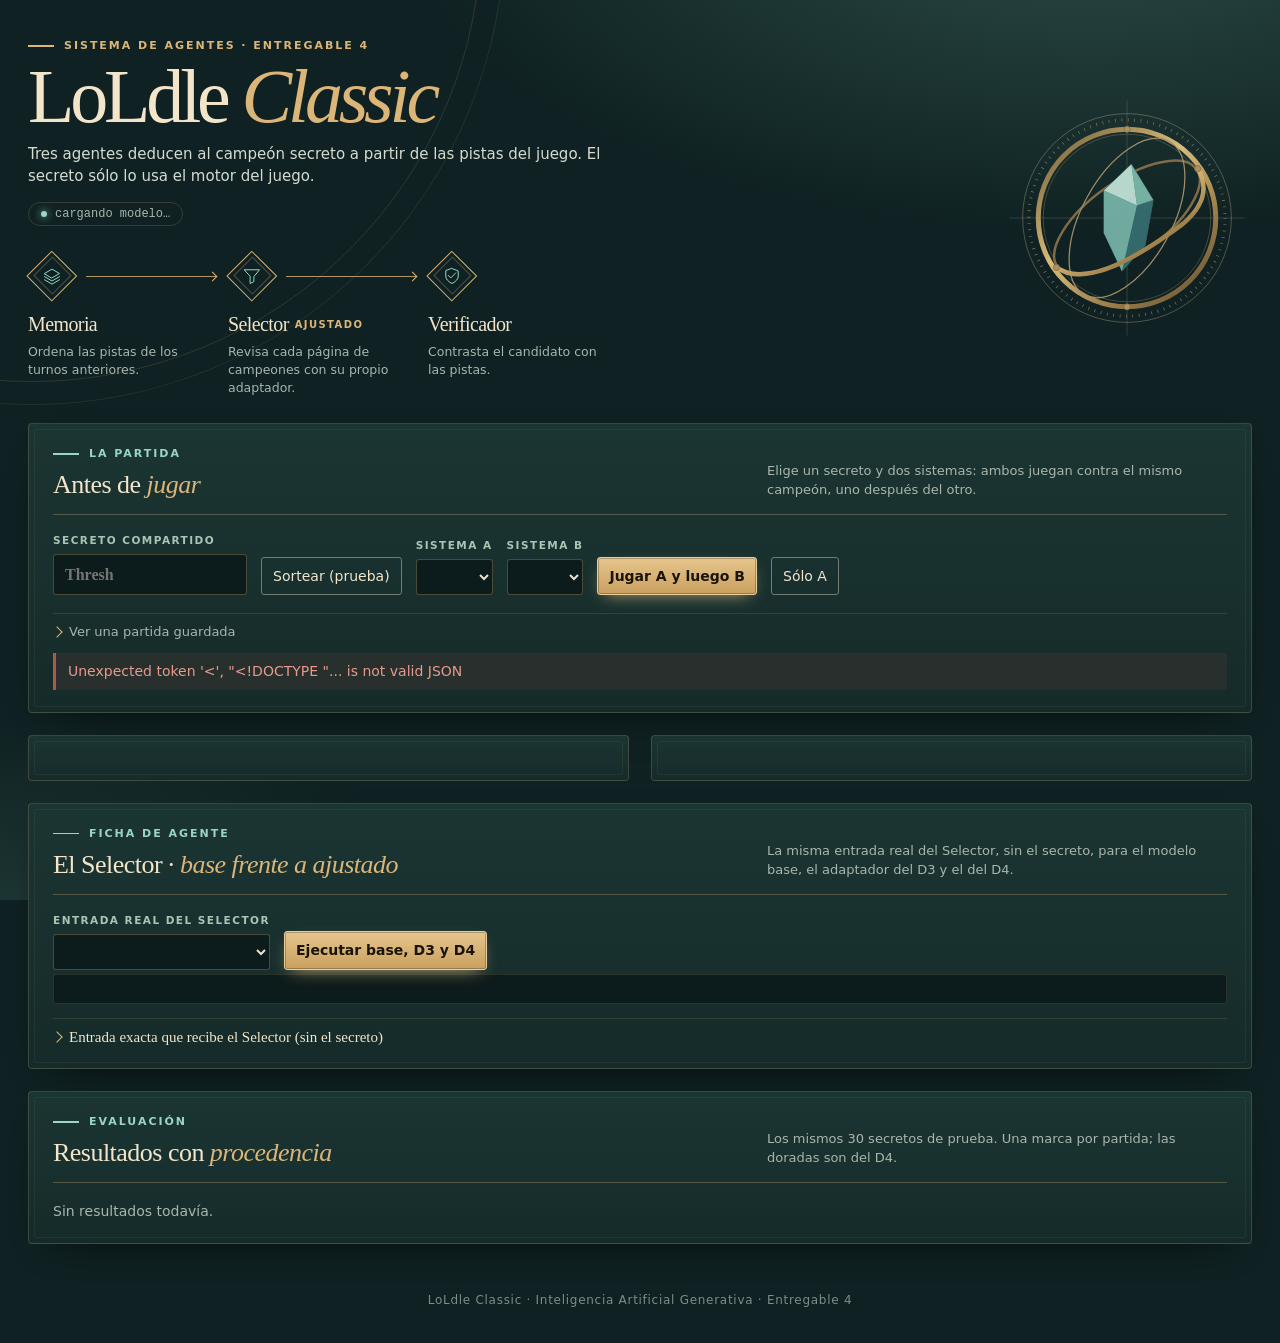
==== commit 7798d56a: "Simplify the Selector card for viewers who don't know the game and re-record the D4 video The Select" ====
--- a/agents_d4/index.html
+++ b/agents_d4/index.html
@@ -113,6 +113,22 @@
 .vrow{display:grid;grid-template-columns:1fr auto auto;gap:10px;font:12px var(--mono);padding:3px 6px;border-radius:2px}
 .vrow:nth-child(odd){background:#ffffff05}
 .vrow.bad{background:#9b473b55}.vrow.tgt{outline:1px solid var(--gold);outline-offset:-1px;color:var(--gold)}
+/* Lectura rápida (sin saber del juego): tarea, pistas, veredicto en una frase y grilla de nombres. */
+.task{display:grid;gap:10px;margin-top:4px;padding:14px 16px;background:var(--well);border:1px solid #dcb57826;border-radius:3px}
+.task p{margin:0;font:17px/1.4 var(--display);color:var(--paper)}.task p b{color:var(--gold);font-weight:400}
+.clues{display:flex;flex-wrap:wrap;gap:6px;align-items:center;font-size:13px;color:var(--muted)}
+.clue{padding:3px 10px;border-radius:99px;border:1px solid #3f8a6499;background:#3f8a6426;color:var(--text)}
+.clue.part{border-color:#c99a3c99;background:#c99a3c22}
+.legend{display:flex;flex-wrap:wrap;gap:6px 16px;font-size:12.5px;color:var(--muted);margin-top:14px}.legend:empty{display:none}
+.legend i{display:inline-block;width:14px;height:14px;border-radius:2px;vertical-align:-2px;margin-right:6px}
+.verdict{margin:8px 0 4px;font:21px/1.25 var(--display)}.verdict.okv{color:#8fd0ad}.verdict.mid{color:var(--y)}.verdict.badv{color:#e79a8c}
+.vsub{font-size:13px;color:var(--muted);margin-bottom:10px}
+.chips{display:grid;grid-template-columns:repeat(5,1fr);gap:4px}
+.chip{padding:5px 2px;border-radius:2px;text-align:center;font-size:11.5px;white-space:nowrap;overflow:hidden;text-overflow:ellipsis}
+.chip.keep{background:#3f8a64;color:#fbf6ea}.chip.drop{background:#ffffff08;color:#7e8d85}
+.chip.err{background:#b0574a;color:#fff;font-weight:650}.chip.tgt{outline:2px solid var(--gold);outline-offset:-2px;color:var(--gold);font-weight:650}
+.chip.keep.tgt{color:#fff6dc}
+.selcol details{margin-top:12px}.selcol details summary{font-size:13px;color:var(--muted)}
 
 /* Resultados */
 .ledger{width:100%;border-collapse:collapse;font-variant-numeric:tabular-nums}
@@ -199,7 +215,9 @@
     <label>Entrada real del Selector<select id="case" style="max-width:520px"></select></label>
     <button id="selAll" class="primary">Ejecutar base, D3 y D4</button>
   </div>
+  <div class="task" id="task"></div>
   <details><summary>Entrada exacta que recibe el Selector (sin el secreto)</summary><pre class="input" id="caseInput"></pre></details>
+  <div class="legend" id="legend"></div>
   <div class="sel" id="selOut"></div>
 </section>
 <section>
@@ -253,13 +271,32 @@
  receive(el,{kind:'finished',record:r,calls:(r.agent_trace||[]).filter(e=>e.kind==='model_call').length||r.trace.length})}
 function partition(){const t=$('#target').value,s=config.split;$('#part').textContent=s.test.includes(t)?'prueba':s.valid.includes(t)?'validación':s.train.includes(t)?'entrenamiento':''}
 async function guard(fn){if(busy)return;busy=true;document.querySelectorAll('button').forEach(b=>b.disabled=true);$('#error').textContent='';try{await fn()}catch(e){$('#error').textContent=e.message}finally{busy=false;document.querySelectorAll('button').forEach(b=>b.disabled=false)}}
-async function selector(w){const c=$('#case').value;const col=document.createElement('div');col.className='selcol';col.innerHTML=`<b>${{base:'Ministral base (sin adaptador)',d3:'D3 · d3_paginas_cot3',d4:'D4 · d4_selector'}[w]}</b> <span class="muted">ejecutando…</span>`;$('#selOut').append(col);
+const SEL_NAME={base:'Modelo base · sin ajuste',d3:'D3 · ajuste compartido por los 3 agentes',d4:'D4 · ajuste propio del Selector'};
+const CLUE_LABEL={gender:'Género',positions:'Posición',species:'Especie',resource:'Recurso',range_type:'Alcance',regions:'Región'};
+const CLUE_VALUE={Female:'mujer',Male:'hombre',Ranged:'a distancia',Melee:'cuerpo a cuerpo',Mana:'maná',Manaless:'sin recurso'};
+const cv=v=>CLUE_VALUE[v]||v;
+function clues(m){const out=[];for(const[f,v]of Object.entries(m?.green||{}))out.push(['',`${CLUE_LABEL[f]||f}: ${v.map(cv).join(', ')}`]);
+ for(const[f,v]of Object.entries(m?.yellow||{}))out.push(['part',`${CLUE_LABEL[f]||f}: incluye ${v.flat().map(cv).join(' o ')}`]);
+ const y=m?.year||{};if(y.eq!=null)out.push(['',`Año: ${y.eq}`]);else if(y.gt!=null||y.lt!=null)out.push(['',`Año: ${y.gt!=null?'después de '+y.gt:''}${y.gt!=null&&y.lt!=null?' y ':''}${y.lt!=null?'antes de '+y.lt:''}`]);
+ return out}
+async function selector(w){const c=$('#case').value;const col=document.createElement('div');col.className='selcol';col.innerHTML=`<b>${SEL_NAME[w]}</b> <span class="muted">ejecutando…</span>`;$('#selOut').append(col);
  const r=await fetch(`/api/selector?case=${encodeURIComponent(c)}&weights=${w}`).then(x=>x.json());if(r.error){col.innerHTML+=`<div class="err">${r.error}</div>`;return}
- const s=r.score,cs=config.cases.find(x=>x.id===c);col.querySelector('.muted').textContent=`${r.latency_s.toFixed(1)} s`;
- let html=`<div class="muted" style="margin:6px 0 8px">Conserva ${s.true_pos}/${s.fits} compatibles · lista ${s.listed} · ${s.protocol_error?'fuera de protocolo':'protocolo ok'} · secreto ${s.target_on_page?(s.target_dropped?'<b class="err">descartado</b>':'conservado'):'no está en la página'}</div>`;
- for(const[n,t]of Object.entries(r.truth)){const v=r.verdicts[n]||'(sin veredicto)';const listed=r.candidates.includes(n);const bad=(t==='ok')!==listed;html+=`<div class="vrow ${bad?'bad':''} ${n===cs.target?'tgt':''}"><span>${n}</span><span>modelo: ${v}${listed?' ✓':''}</span><span class="muted">reglas: ${t}</span></div>`}
- col.innerHTML+=html}
-function showCase(){const c=config.cases.find(x=>x.id===$('#case').value);$('#caseInput').textContent=c?JSON.stringify(c.payload,null,1):'';$('#selOut').innerHTML=''}
+ const s=r.score,cs=config.cases.find(x=>x.id===c),names=Object.keys(r.truth);col.querySelector('.muted').textContent=`${r.latency_s.toFixed(1)} s`;
+ const fits=names.filter(n=>r.truth[n]==='ok'),extra=names.filter(n=>r.truth[n]!=='ok'&&r.candidates.includes(n)),lost=fits.filter(n=>!r.candidates.includes(n));
+ if(!$('#legend').innerHTML)$('#legend').innerHTML=`<span><i style="background:#3f8a64"></i>se queda con él</span><span><i style="background:#ffffff14"></i>lo descarta</span><span><i style="background:#b0574a"></i>error</span><span><i style="outline:2px solid var(--gold);outline-offset:-2px"></i>el secreto (${cs.target})</span><span>De ${names.length} personajes, ${fits.length===1?'sólo 1 cumple':fits.length+' cumplen'} todas las pistas.</span>`;
+ let head,cls;const tgt=cs.target,onPage=names.includes(tgt),keptT=r.candidates.includes(tgt);
+ if(s.protocol_error){head='✘ Respuesta fuera de formato';cls='badv'}
+ else if(onPage&&!keptT){head='✘ Descarta al secreto';cls='badv'}
+ else if(!extra.length&&!lost.length){head=r.candidates.length===1&&keptT?'✔ Se queda sólo con el secreto':'✔ Sin errores';cls='okv'}
+ else{head=keptT?`≈ Se queda con el secreto y ${extra.length} que no cumplen`:`✘ ${extra.length+lost.length} errores`;cls='mid'}
+ const sub=`Se queda con ${r.candidates.length} de ${names.length} · errores: ${extra.length+lost.length}`;
+ let html=`<div class="verdict ${cls}">${head}</div><div class="vsub">${sub}</div><div class="chips">`;
+ for(const n of names){const listed=r.candidates.includes(n),bad=(r.truth[n]==='ok')!==listed;html+=`<span class="chip ${listed?'keep':'drop'} ${bad?'err':''} ${n===tgt?'tgt':''}" title="${n}">${n}</span>`}
+ html+=`</div><details><summary>Ver los ${names.length} veredictos</summary>`;
+ for(const[n,t]of Object.entries(r.truth)){const v=r.verdicts[n]||'(sin veredicto)';const listed=r.candidates.includes(n);const bad=(t==='ok')!==listed;html+=`<div class="vrow ${bad?'bad':''} ${n===tgt?'tgt':''}"><span>${n}</span><span>modelo: ${v}${listed?' ✓':''}</span><span class="muted">reglas: ${t}</span></div>`}
+ col.innerHTML+=html+'</details>'}
+function showCase(){const c=config.cases.find(x=>x.id===$('#case').value);$('#caseInput').textContent=c?JSON.stringify(c.payload,null,1):'';$('#selOut').innerHTML='';$('#legend').innerHTML='';
+ const m=c?.payload?.memory;$('#task').innerHTML=c?`<p>El juego ya dio pistas sobre el personaje secreto. El Selector recibe una <b>página de ${(c.payload.rows||'').trim().split('\n').length-1} personajes</b> y debe quedarse sólo con los que cumplen <b>todas</b> las pistas.</p><div class="clues"><span>Pistas hasta ahora:</span>${clues(m).map(([k,t])=>`<span class="clue ${k}">${t}</span>`).join('')}</div>`:''}
 function units(solved,games){let h='<div class="units" aria-hidden="true">';for(let i=0;i<games;i++)h+=`<i${i<solved?' class="won"':''}></i>`;return h+'</div>'}
 async function results(){const d=await fetch('/api/results').then(r=>r.json());if(!d.reproduced)return;const L={"base/direct":"D1 · prompting directo","lora/d2_lora":"D2 · LoRA sin agentes","paginas/full":"D3 · tres agentes","d3/full":"D3 · tres agentes","d4/full":"D4 · Selector ajustado","none/algorithmic":"Control · filtro por reglas"};
  let h='<table class="ledger"><thead><tr><th scope="col">Sistema</th><th scope="col">Procedencia</th><th scope="col">Una marca por partida</th><th scope="col" class="n">Resueltas</th><th scope="col" class="n">Incompatibles</th><th scope="col" class="n">Paros</th><th scope="col" class="n">Llamadas/partida</th></tr></thead><tbody>';
